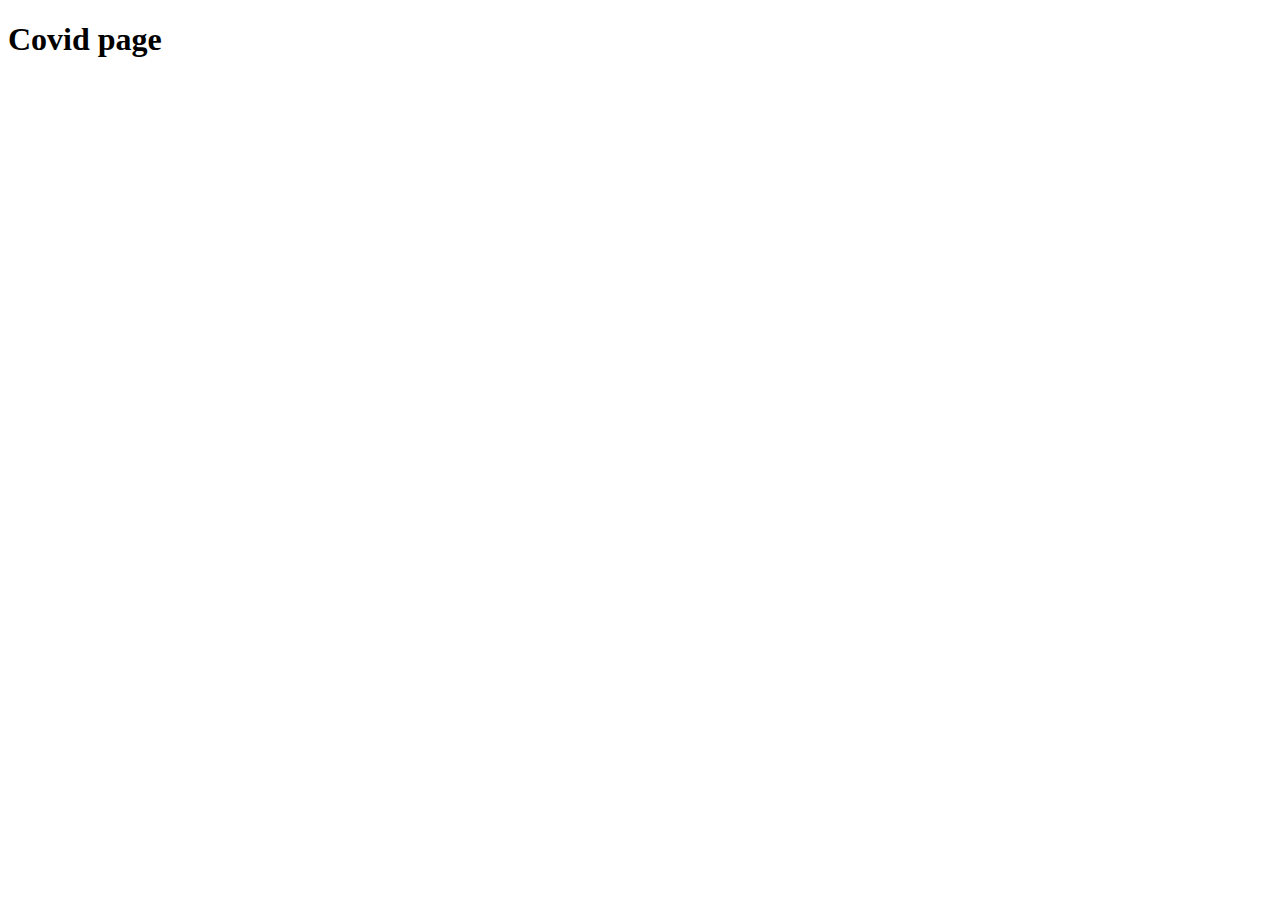
==== pages/Covid/covid.html @ 884af7c3 "Add files via upload" ====
<!DOCTYPE html>
<html lang="en">
<head>
    <meta charset="UTF-8">
    <meta name="viewport" content="width=device-width, initial-scale=1.0">
    <title>Document</title>
</head>
<body>
    <h1>Covid page</h1>
</body>
</html>
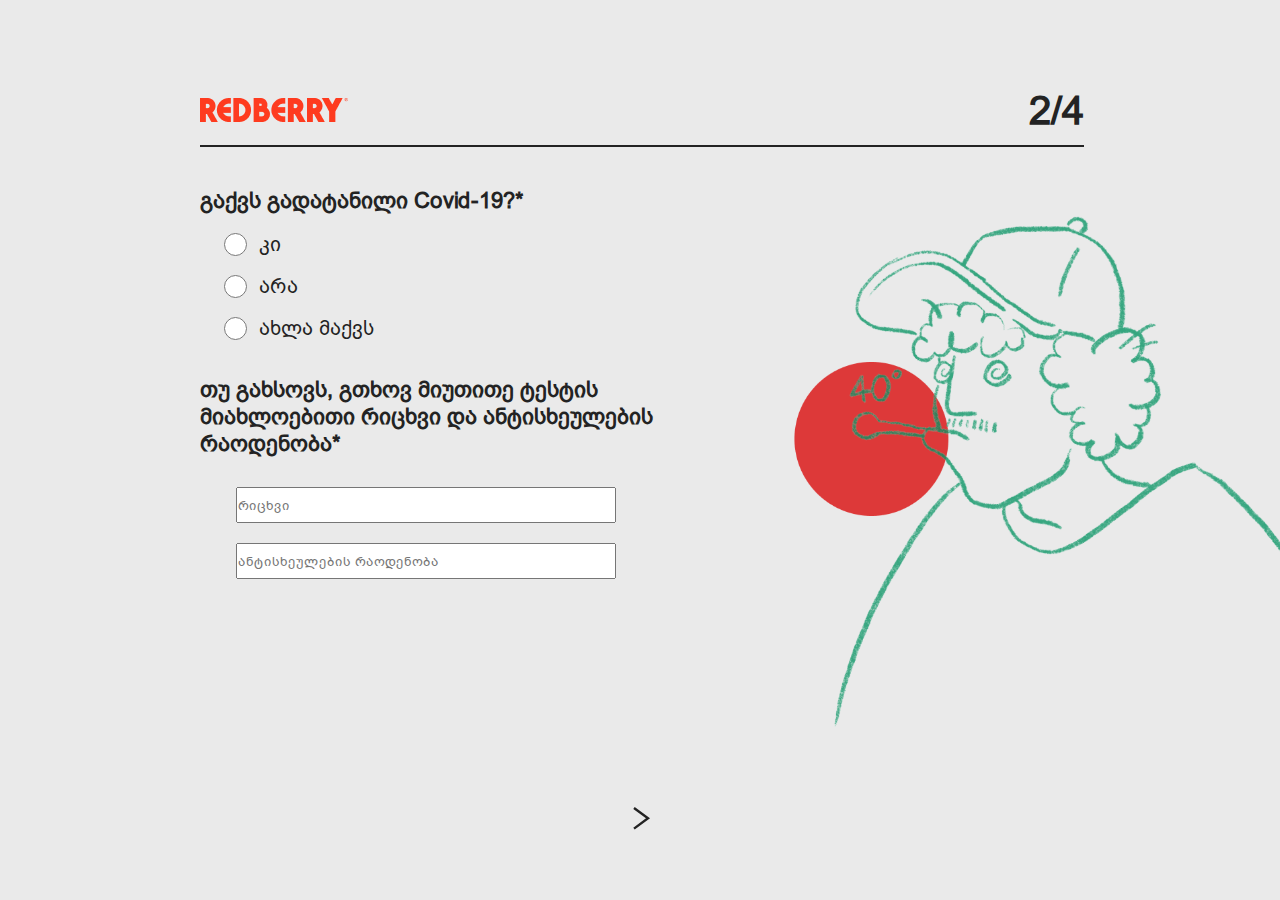
==== commit da6f7d62: "Add files via upload" ====
--- a/pages/Covid/covid.html
+++ b/pages/Covid/covid.html
@@ -3,9 +3,70 @@
 <head>
     <meta charset="UTF-8">
     <meta name="viewport" content="width=device-width, initial-scale=1.0">
-    <title>Document</title>
+    <title>COVID-QUESTIONARY</title>
+    <link rel="stylesheet" href="../../common.css">
+    <link rel="stylesheet" href="covid.css">
 </head>
 <body>
-    <h1>Covid page</h1>
+    <main>
+        <header>
+            <div class="header-top">
+                <img src="../../assets/title.png" alt="company title">
+                <span> 2/4 </span>
+            </div>
+            <hr>
+        </header>
+
+        <section class="content">
+            <form>
+                <h2> გაქვს გადატანილი Covid-19?* </h2>
+                <div class="input-box">
+                    <input type="radio" name="covid_status" id="covid_yes">
+                    <label for="covid_yes"> კი </label>
+                </div>
+                <div class="input-box">
+                    <input type="radio" name="covid_status" id="covid_no">
+                    <label for="covid_no"> არა </label>
+                </div>
+                <div class="input-box">
+                    <input type="radio" name="covid_status" id="covid_now">
+                    <label for="covid_now"> ახლა მაქვს </label>
+                </div>
+                <h2 class="test-question"> ანტისხეულების ტესტი გაქვს გაკეთებული?* </h2>
+                <div class="input-box test-box">
+                    <input type="radio" name="test_status" id="test_yes">
+                    <label for="test_yes"> კი </label>
+                </div>
+                <div class="input-box test-box">
+                    <input type="radio" name="test_status" id="test_no">
+                    <label for="test_no"> არა </label>
+                </div>
+                <h2 class="test-amount-title"> თუ გახსოვს, გთხოვ მიუთითე ტესტის მიახლოებითი 
+                რიცხვი და ანტისხეულების რაოდენობა* </h2>
+                <input type="text" name="test_date" class="inputs" id="test_date" placeholder="რიცხვი">
+                <input type="text" name="amount" class="inputs" id="amount" placeholder="ანტისხეულების რაოდენობა">
+            </form>
+            <img src="../../assets/temperature.png" alt="thermometer" class="info-img">
+        </section>
+
+        <button class="next-btn" >
+            <svg 
+                width="18" 
+                height="23" 
+                viewBox="0 0 18 23" 
+                fill="none" 
+                xmlns="http://www.w3.org/2000/svg"
+            >
+                <path 
+                    d="M1 1L15 11.3158L1 21.6316"
+                    stroke="#232323" 
+                    stroke-width="2.4"
+                />
+            </svg>
+        </button>
+    </main>
+
+
+    <script src="./covid.js"></script>
 </body>
 </html>--- a/common.css
+++ b/common.css
@@ -0,0 +1,26 @@
+@font-face {
+    font-family: "BPG Arial";
+    src: url(./assets/font/bpg_arial_2009.ttf) format("opentype");
+}
+
+
+* {
+    margin: 0;
+    padding: 0;
+    box-sizing: border-box;
+    font-family: "BPG Arial";
+}
+
+:root {
+    --background: #EAEAEA;
+    --darkText: #232323;
+    --dark: #000000;
+    --warning: #626262;
+    --error: #F15524;
+}
+
+body {
+    width: 100vw;
+    height: 100vh;
+    background-color: var(--background);
+}--- a/pages/Covid/covid.css
+++ b/pages/Covid/covid.css
@@ -0,0 +1,108 @@
+main {
+    width: 100%;
+    height: 100%;
+    padding: 90px 196px 104px 200px;
+    display: flex;
+    flex-direction: column;
+}
+
+header,
+.header-top {
+    width: 100%;
+}
+
+.header-top {
+    display: flex;
+    align-items: center;
+    justify-content: space-between;
+}
+
+.header-top span {
+    font-size: 40px;
+    font-weight: 700;
+    line-height: 40px;
+    color: var(--darkText);
+}
+
+header hr {
+    border: 1.8px solid var(--darkText);
+    margin-top: 15px;
+}
+
+.content {
+    display: flex;
+    margin-top: 40px;
+}
+
+.info-img {
+    width: 901px;
+    height: 600px;
+    margin-left: 60px;
+}
+
+.next-btn {
+    background-color: transparent;
+    border: none;
+    cursor: pointer;
+    margin-top: 20px;
+}
+
+.content form h2 {
+    width: 480px;
+    font-size: 22px;
+    font-weight: 700;
+    line-height: 27px;
+    color: var(--darkText);
+}
+
+.input-box {
+    margin: 18px 0 0 24px;
+    display: flex;
+    align-items: center;
+}
+
+.input-box input {
+    width: 23px;
+    height: 23px;
+}
+
+.input-box label {
+    font-size: 20px;
+    font-weight: 400;
+    line-height: 24px;
+    color: var(--darkText);
+    margin-left: 12px;
+}
+
+.test-question {
+    display: none;
+    margin-top: 36px;
+}
+
+.test-question.active {
+    display: block;
+}
+
+.test-box {
+    display: none;
+}
+
+.test-box.active {
+    display: block;
+}
+
+.test-amount-title {
+    margin-top: 36px;
+    font-size: 22px;
+    font-weight: 700;
+    line-height: 27px;
+    margin-bottom: 30px;
+}
+
+.inputs {
+    display: block;
+    width: 380px;
+    height: 36px;
+    margin: 20px 0 0 36px;
+}
+
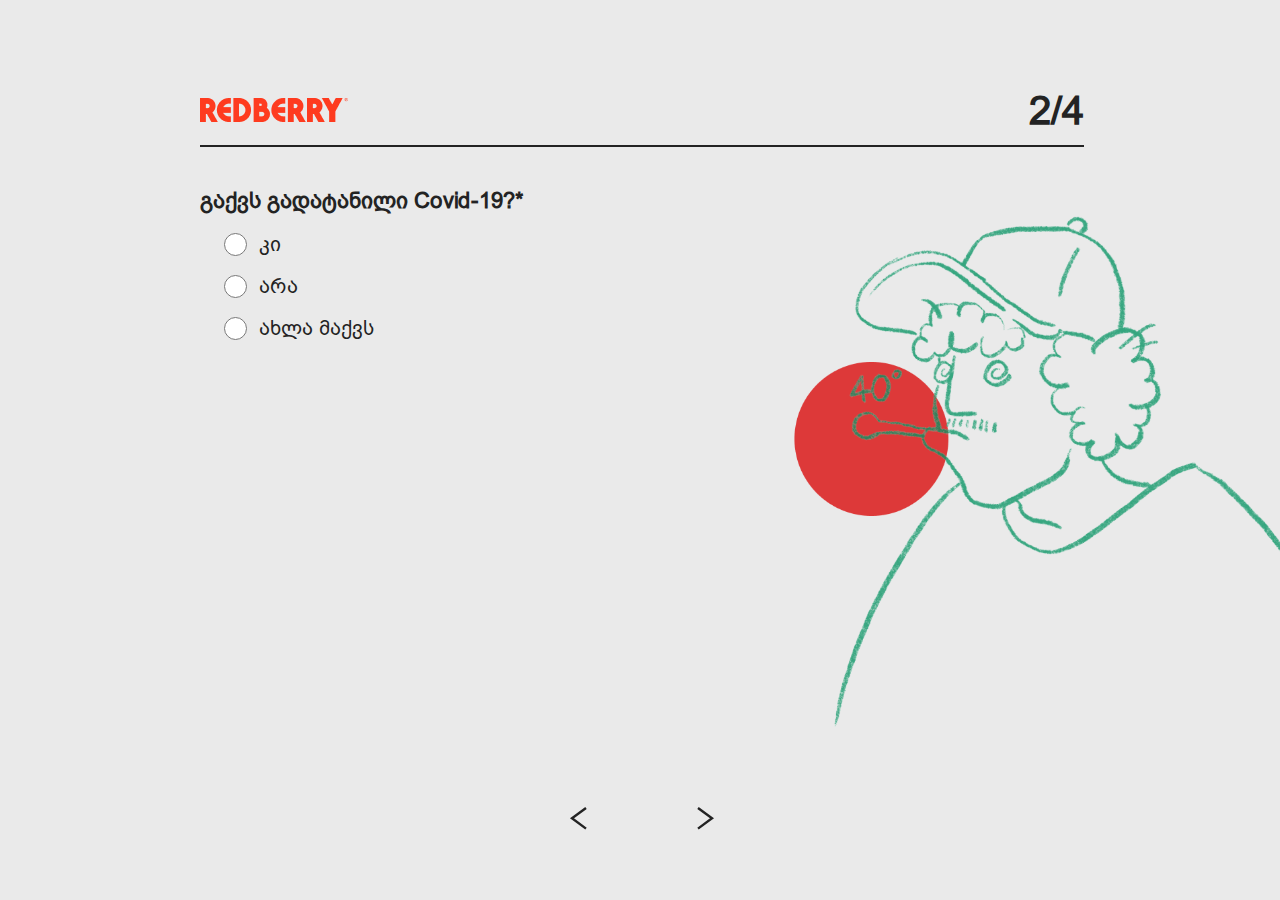
==== commit 70231947: "updated covid page" ====
--- a/pages/Covid/covid.html
+++ b/pages/Covid/covid.html
@@ -45,25 +45,44 @@
                 რიცხვი და ანტისხეულების რაოდენობა* </h2>
                 <input type="text" name="test_date" class="inputs" id="test_date" placeholder="რიცხვი">
                 <input type="text" name="amount" class="inputs" id="amount" placeholder="ანტისხეულების რაოდენობა">
+                <h2 class="covid-date"> მიუთითე მიახლოებითი პერიოდი (დღე/თვე/წელი) როდის გქონდა Covid-19* </h2>
+                <input type="text" name="covid-date" class="inputs" id="covid-date" placeholder="დდ/თთ/წწ">
             </form>
             <img src="../../assets/temperature.png" alt="thermometer" class="info-img">
         </section>
+        
+        <div class="buttons">
+            <button class="next-btn" onclick="onPreviousPage()">
+                <svg   
+                    width="18" 
+                    height="23" 
+                    viewBox="0 0 18 23" 
+                    fill="none" 
+                    xmlns="http://www.w3.org/2000/svg">
+                        <path 
+                            d="M17 1L3 11.3158L17 21.6316" 
+                            stroke="#232323" 
+                            stroke-width="2.4"
+                        />
+                    </svg>
+            </button>
 
-        <button class="next-btn" >
-            <svg 
-                width="18" 
-                height="23" 
-                viewBox="0 0 18 23" 
-                fill="none" 
-                xmlns="http://www.w3.org/2000/svg"
-            >
-                <path 
-                    d="M1 1L15 11.3158L1 21.6316"
-                    stroke="#232323" 
-                    stroke-width="2.4"
-                />
-            </svg>
-        </button>
+            <button class="next-btn" onclick="onNextPage()">
+                <svg 
+                    width="18" 
+                    height="23" 
+                    viewBox="0 0 18 23" 
+                    fill="none" 
+                    xmlns="http://www.w3.org/2000/svg"
+                >
+                    <path 
+                        d="M1 1L15 11.3158L1 21.6316"
+                        stroke="#232323" 
+                        stroke-width="2.4"
+                    />
+                </svg>
+            </button>
+        </div>
     </main>
 
 
--- a/pages/Covid/covid.css
+++ b/pages/Covid/covid.css
@@ -97,12 +97,41 @@
     font-weight: 700;
     line-height: 27px;
     margin-bottom: 30px;
+    display: none;
+}
+
+.test-amount-title.active {
+    display: block;
 }
 
 .inputs {
-    display: block;
     width: 380px;
     height: 36px;
     margin: 20px 0 0 36px;
+    padding-left: 14px;
+    display: none;
 }
 
+.inputs.active {
+    display: block;
+}
+
+.covid-date {
+    margin-top: 36px;
+    font-size: 22px;
+    font-weight: 700;
+    line-height: 27px;
+    margin-bottom: 30px;
+    display: none;
+}
+
+.covid-date.active {
+    display: block;
+}
+
+.buttons {
+    display: flex;
+    justify-content: center;
+    gap: 110px;
+}
+
